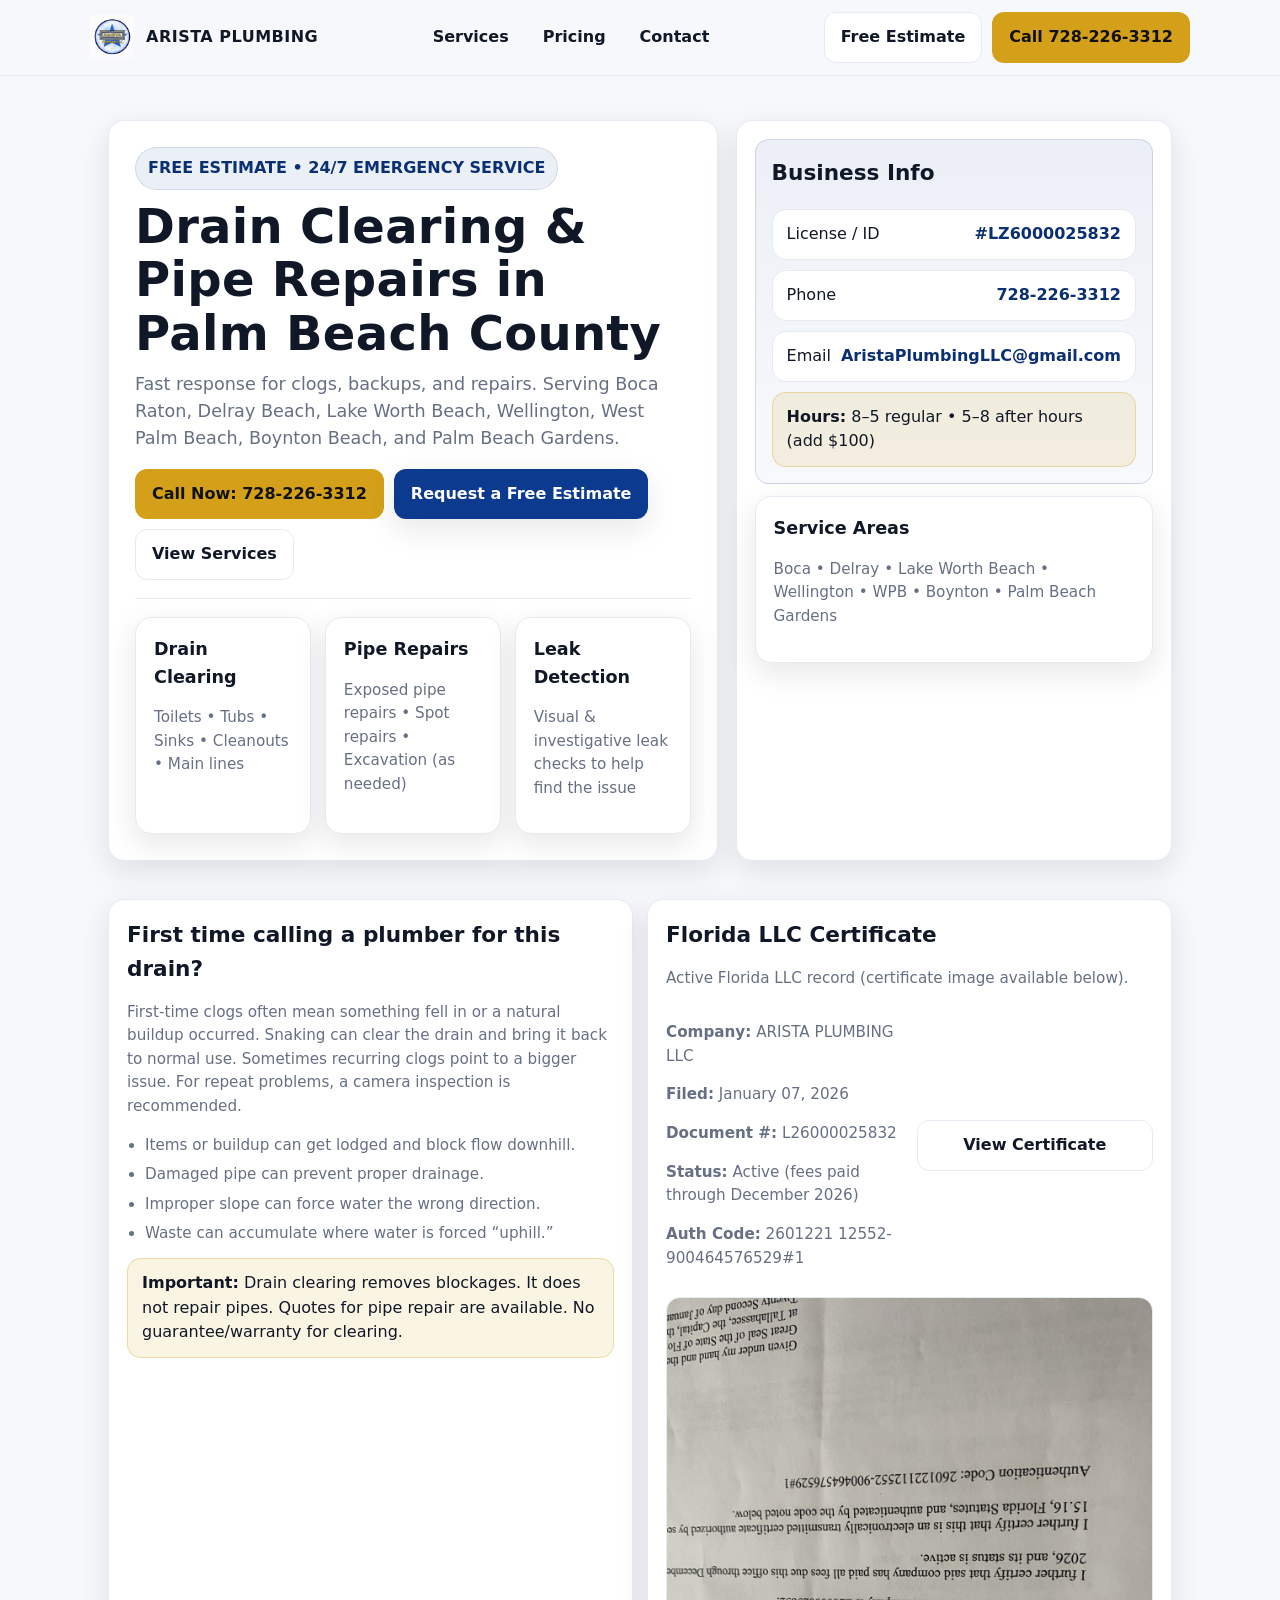
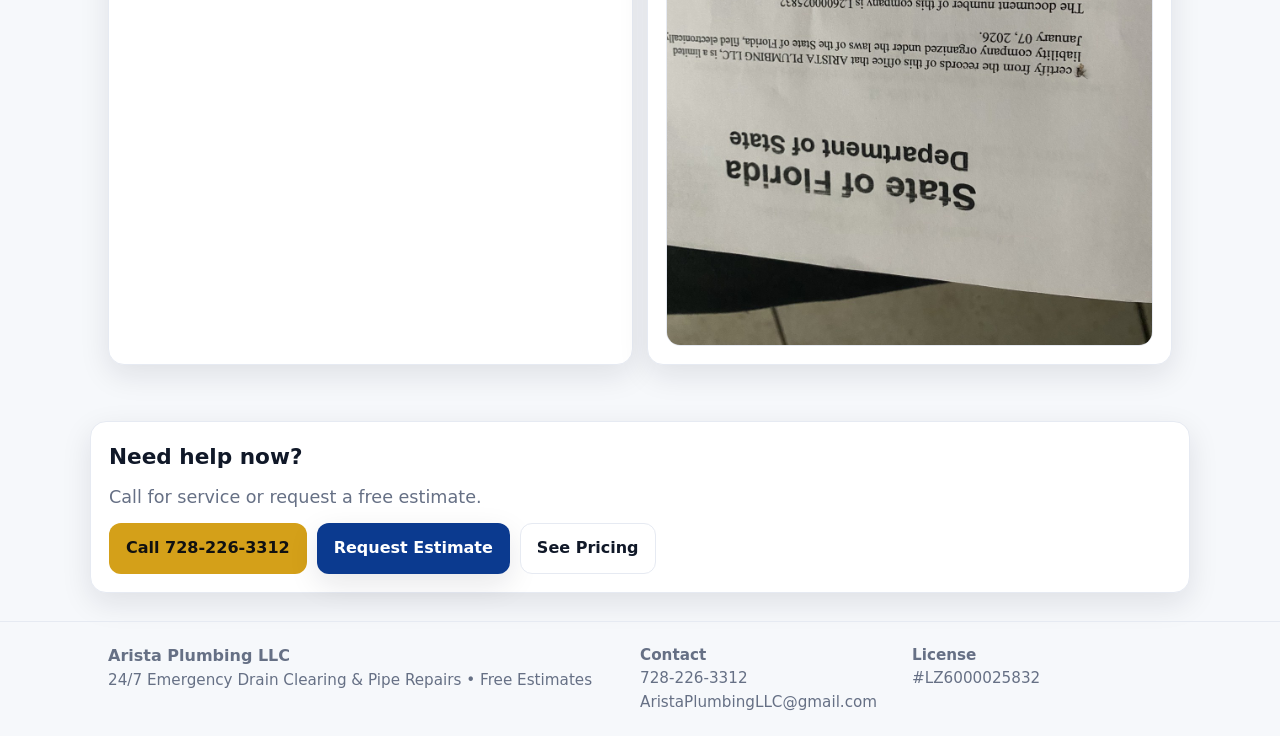
==== index.html @ 77e4df9c "Add files via upload" ====
<!doctype html>
<html lang="en">
<head>
  <meta charset="utf-8" />
  <meta name="viewport" content="width=device-width,initial-scale=1" />
  <title>Arista Plumbing LLC | 24/7 Drain Clearing & Pipe Repairs</title>
  <meta name="description" content="Arista Plumbing LLC — 24/7 emergency drain clearing and pipe repairs in Boca Raton, Delray Beach, Lake Worth Beach, Wellington, West Palm Beach, Boynton Beach, and Palm Beach Gardens. Free estimates." />
  <link rel="stylesheet" href="styles.css" />
  <link rel="icon" href="images/arista-logo.png" />
  <script type="application/ld+json">
  {
    "@context":"https://schema.org",
    "@type":"Plumber",
    "name":"Arista Plumbing LLC",
    "areaServed":[
      "Boca Raton, FL","Delray Beach, FL","Lake Worth Beach, FL","Wellington, FL",
      "West Palm Beach, FL","Boynton Beach, FL","Palm Beach Gardens, FL"
    ],
    "telephone":"+1-728-226-3312",
    "email":"AristaPlumbingLLC@gmail.com",
    "url":"https://example.com",
    "slogan":"24/7 Emergency Drain Clearing & Pipe Repairs"
  }
  </script>
</head>
<body>
<header>
  <div class="container nav">
    <a class="brand" href="index.html">
      <img src="images/arista-logo.png" alt="Arista Plumbing LLC logo">
      <span>ARISTA PLUMBING</span>
    </a>
    <nav class="navlinks" aria-label="Primary">
      <a href="services.html">Services</a>
      <a href="pricing.html">Pricing</a>
      <a href="contact.html">Contact</a>
    </nav>
    <div class="navcta">
      <a class="btn secondary" href="pricing.html">Free Estimate</a>
      <a class="btn call" href="tel:17282263312">Call 728-226-3312</a>
    </div>
  </div>
</header>

<main>
  <section class="hero">
    <div class="container hero-grid">
      <div class="card hero-left">
        <span class="badge">FREE ESTIMATE • 24/7 EMERGENCY SERVICE</span>
        <h1>Drain Clearing & Pipe Repairs in Palm Beach County</h1>
        <p class="lead">
          Fast response for clogs, backups, and repairs. Serving Boca Raton, Delray Beach,
          Lake Worth Beach, Wellington, West Palm Beach, Boynton Beach, and Palm Beach Gardens.
        </p>
        <div class="hero-actions">
          <a class="btn call" href="tel:17282263312">Call Now: 728-226-3312</a>
          <a class="btn primary" href="contact.html">Request a Free Estimate</a>
          <a class="btn secondary" href="services.html">View Services</a>
        </div>

        <hr class="sep">

        <div class="grid3">
          <div class="card padded">
            <h3>Drain Clearing</h3>
            <p class="small">Toilets • Tubs • Sinks • Cleanouts • Main lines</p>
          </div>
          <div class="card padded">
            <h3>Pipe Repairs</h3>
            <p class="small">Exposed pipe repairs • Spot repairs • Excavation (as needed)</p>
          </div>
          <div class="card padded">
            <h3>Leak Detection</h3>
            <p class="small">Visual & investigative leak checks to help find the issue</p>
          </div>
        </div>
      </div>

      <aside class="card hero-right">
        <div class="callout">
          <h2>Business Info</h2>
          <div class="kv">
            <div class="row"><span>License / ID</span> <b>#LZ6000025832</b></div>
            <div class="row"><span>Phone</span> <b>728-226-3312</b></div>
            <div class="row"><span>Email</span> <b>AristaPlumbingLLC@gmail.com</b></div>
          </div>
          <div class="note">
            <b>Hours:</b> 8–5 regular • 5–8 after hours (add $100)
          </div>
        </div>

        <div class="card padded">
          <h3>Service Areas</h3>
          <p class="small">
            Boca • Delray • Lake Worth Beach • Wellington • WPB • Boynton • Palm Beach Gardens
          </p>
        </div>
      </aside>
    </div>
  </section>

  <section class="section">
    <div class="container grid2">
      <div class="card padded">
        <h2>First time calling a plumber for this drain?</h2>
        <p class="small">
          First-time clogs often mean something fell in or a natural buildup occurred. Snaking can clear
          the drain and bring it back to normal use. Sometimes recurring clogs point to a bigger issue.
          For repeat problems, a camera inspection is recommended.
        </p>
        <ul class="list small">
          <li>Items or buildup can get lodged and block flow downhill.</li>
          <li>Damaged pipe can prevent proper drainage.</li>
          <li>Improper slope can force water the wrong direction.</li>
          <li>Waste can accumulate where water is forced “uphill.”</li>
        </ul>
        <div class="note" style="margin-top:12px">
          <b>Important:</b> Drain clearing removes blockages. It does not repair pipes.
          Quotes for pipe repair are available. No guarantee/warranty for clearing.
        </div>
      </div>

      <div class="card padded">
        <h2>Florida LLC Certificate</h2>
        <p class="small">Active Florida LLC record (certificate image available below).</p>
        <div class="grid2" style="align-items:center">
          <div class="small">
            <p><b>Company:</b> ARISTA PLUMBING LLC</p>
            <p><b>Filed:</b> January 07, 2026</p>
            <p><b>Document #:</b> L26000025832</p>
            <p><b>Status:</b> Active (fees paid through December 2026)</p>
            <p><b>Auth Code:</b> 2601221 12552-900464576529#1</p>
          </div>
          <a class="btn secondary" href="images/florida-llc-certificate.jpg" target="_blank" rel="noopener">
            View Certificate
          </a>
        </div>
        <img style="margin-top:12px; border-radius:14px; border:1px solid var(--border)"
             src="images/florida-llc-certificate.jpg"
             alt="Florida Department of State certificate for Arista Plumbing LLC">
      </div>
    </div>
  </section>

  <section class="section">
    <div class="container card padded">
      <h2>Need help now?</h2>
      <p class="lead" style="margin:0 0 12px">
        Call for service or request a free estimate.
      </p>
      <div class="mini">
        <a class="btn call" href="tel:17282263312">Call 728-226-3312</a>
        <a class="btn primary" href="contact.html">Request Estimate</a>
        <a class="btn secondary" href="pricing.html">See Pricing</a>
      </div>
    </div>
  </section>
</main>

<footer class="footer">
  <div class="container cols">
    <div>
      <b>Arista Plumbing LLC</b><br>
      <span class="small">24/7 Emergency Drain Clearing & Pipe Repairs • Free Estimates</span>
    </div>
    <div class="small">
      <b>Contact</b><br>
      <a href="tel:17282263312">728-226-3312</a><br>
      <a href="mailto:AristaPlumbingLLC@gmail.com">AristaPlumbingLLC@gmail.com</a>
    </div>
    <div class="small">
      <b>License</b><br>
      #LZ6000025832
    </div>
  </div>
</footer>
</body>
</html>
---- styles.css ----
:root{
  --blue:#0b3a8f;
  --blue2:#0a2f73;
  --gold:#d4a019;
  --ink:#101828;
  --muted:#667085;
  --bg:#f6f8fb;
  --card:#ffffff;
  --border:#e6eaf2;
  --shadow: 0 10px 30px rgba(16,24,40,.10);
  --radius:16px;
  --max:1100px;
}

*{box-sizing:border-box}
html{scroll-behavior:smooth}
body{
  margin:0;
  font-family: system-ui, -apple-system, Segoe UI, Roboto, Arial, sans-serif;
  color:var(--ink);
  background:var(--bg);
  line-height:1.55;
}
a{color:inherit}
img{max-width:100%; height:auto; display:block}

.container{max-width:var(--max); margin:0 auto; padding:0 18px}
.small{font-size:.95rem;color:var(--muted)}
.badge{
  display:inline-flex; gap:8px; align-items:center;
  padding:8px 12px; border-radius:999px;
  background:rgba(11,58,143,.08); color:var(--blue2);
  border:1px solid rgba(11,58,143,.12);
  font-weight:600;
}
.btn{
  display:inline-flex; align-items:center; justify-content:center;
  padding:12px 16px; border-radius:12px;
  text-decoration:none; font-weight:700;
  border:1px solid transparent;
}
.btn.primary{background:var(--blue); color:#fff; box-shadow:var(--shadow)}
.btn.primary:hover{background:var(--blue2)}
.btn.secondary{
  background:#fff; border-color:var(--border);
}
.btn.secondary:hover{border-color:rgba(11,58,143,.35)}
.btn.call{background:var(--gold); color:#111; }
.btn.call:hover{filter:brightness(.95)}

header{
  position:sticky; top:0; z-index:50;
  background:rgba(246,248,251,.92);
  backdrop-filter: blur(10px);
  border-bottom:1px solid var(--border);
}
.nav{
  display:flex; align-items:center; justify-content:space-between;
  padding:12px 0;
}
.brand{
  display:flex; align-items:center; gap:12px; text-decoration:none;
  font-weight:900;
}
.brand img{width:44px; height:44px; object-fit:contain}
.brand span{letter-spacing:.5px}
.navlinks{display:flex; gap:14px; align-items:center}
.navlinks a{
  text-decoration:none;
  padding:8px 10px; border-radius:10px;
  color:var(--ink);
  font-weight:650;
}
.navlinks a:hover{background:#fff; border:1px solid var(--border)}
.navcta{display:flex; gap:10px; align-items:center}

.hero{
  padding:44px 0 10px;
}
.hero-grid{
  display:grid;
  grid-template-columns: 1.2fr .8fr;
  gap:18px;
  align-items:stretch;
}
.card{
  background:var(--card);
  border:1px solid var(--border);
  border-radius:var(--radius);
  box-shadow:var(--shadow);
}
.hero-left{padding:26px}
.hero-right{padding:18px; display:flex; flex-direction:column; gap:12px}
h1{
  margin:10px 0 10px;
  font-size: clamp(2.0rem, 4vw, 3.0rem);
  line-height:1.12;
  letter-spacing:.3px;
}
h2{margin:0 0 10px; font-size:1.35rem}
h3{margin:0 0 8px; font-size:1.1rem}
.lead{font-size:1.1rem; color:var(--muted); margin:10px 0 16px}
.hero-actions{display:flex; flex-wrap:wrap; gap:10px; margin:14px 0 10px}
.kv{
  display:grid; gap:10px;
}
.kv .row{
  display:flex; justify-content:space-between; gap:10px;
  padding:12px 14px;
  border-radius:14px;
  border:1px solid var(--border);
  background:#fff;
}
.kv .row b{color:var(--blue2)}
hr.sep{border:none; border-top:1px solid var(--border); margin:18px 0}

.section{padding:28px 0}
.grid3{
  display:grid; gap:14px;
  grid-template-columns: repeat(3, 1fr);
}
.grid2{
  display:grid; gap:14px;
  grid-template-columns: repeat(2, 1fr);
}
.padded{padding:18px}
.list{margin:0; padding-left:18px}
.list li{margin:6px 0}
.note{
  background:rgba(212,160,25,.12);
  border:1px solid rgba(212,160,25,.30);
  padding:12px 14px;
  border-radius:14px;
}
.footer{
  padding:22px 0;
  border-top:1px solid var(--border);
  color:var(--muted);
}
.footer .cols{
  display:grid; gap:12px;
  grid-template-columns: 2fr 1fr 1fr;
  align-items:start;
}
.footer a{text-decoration:none}
.footer a:hover{text-decoration:underline}

.table{
  width:100%;
  border-collapse:collapse;
  overflow:hidden;
  border-radius:14px;
  border:1px solid var(--border);
  background:#fff;
}
.table th, .table td{
  padding:12px 12px;
  border-bottom:1px solid var(--border);
  vertical-align:top;
}
.table th{background:#f3f6ff; text-align:left; color:var(--blue2)}
.table tr:last-child td{border-bottom:none}

.callout{
  display:flex; flex-direction:column; gap:10px;
  padding:16px;
  border-radius:14px;
  background:linear-gradient(180deg, rgba(11,58,143,.08), rgba(11,58,143,.03));
  border:1px solid rgba(11,58,143,.15);
}
.mini{
  display:flex; gap:10px; align-items:center; flex-wrap:wrap;
}
.mini a{white-space:nowrap}

@media (max-width: 900px){
  .hero-grid{grid-template-columns:1fr}
  .grid3{grid-template-columns:1fr}
  .grid2{grid-template-columns:1fr}
  .footer .cols{grid-template-columns:1fr}
  .navlinks{display:none}
}
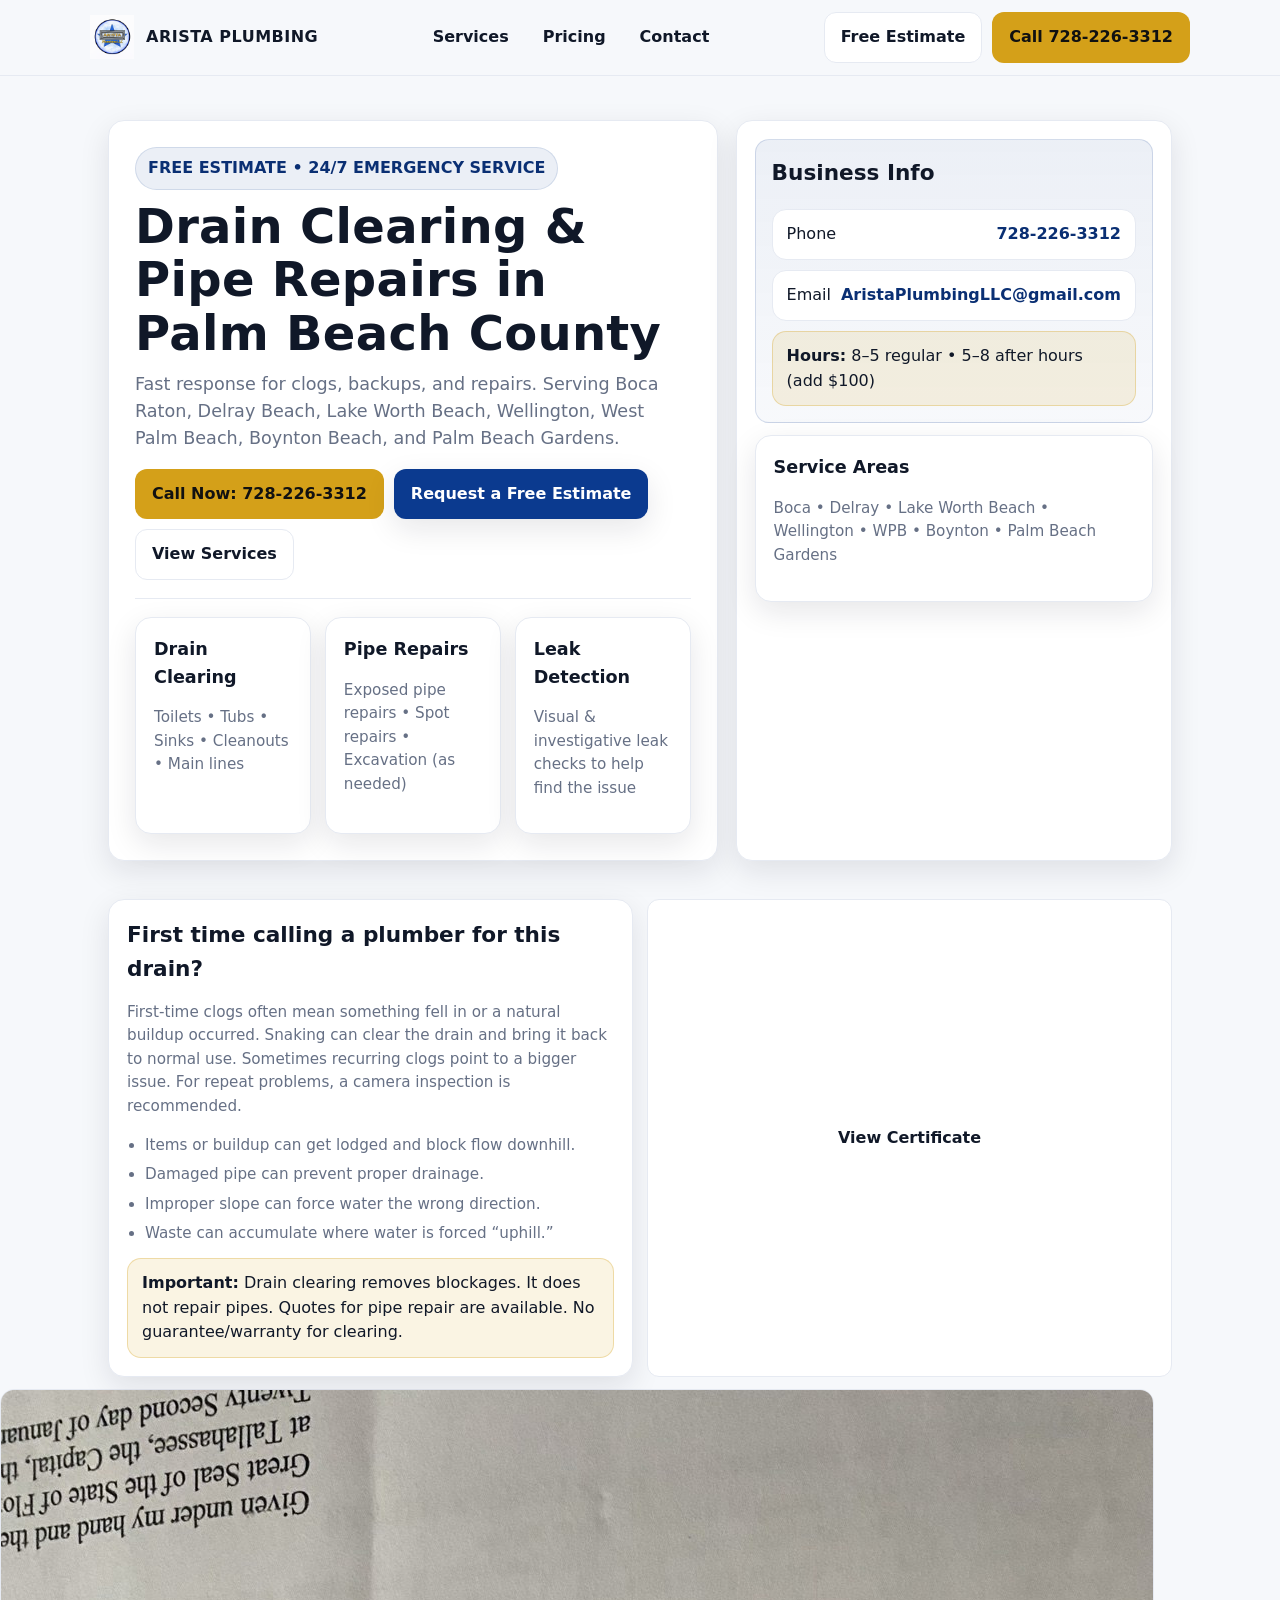
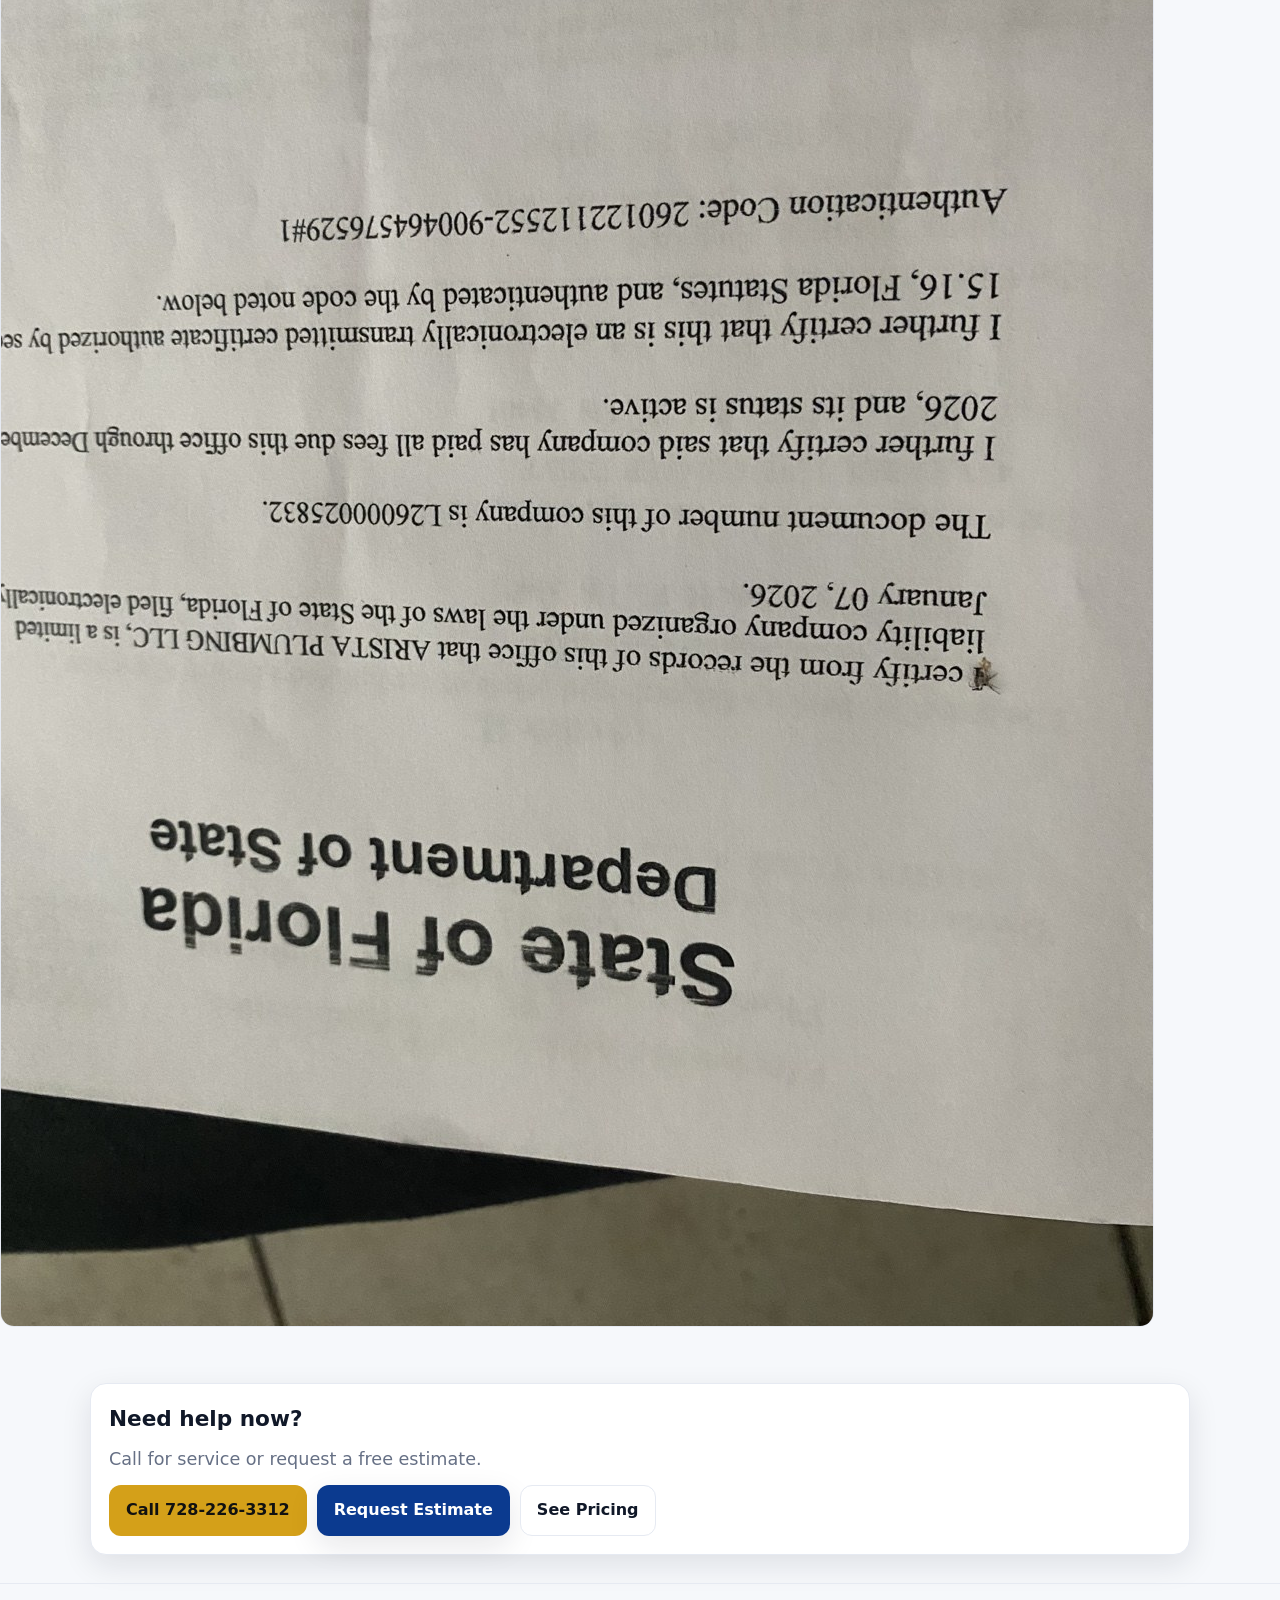
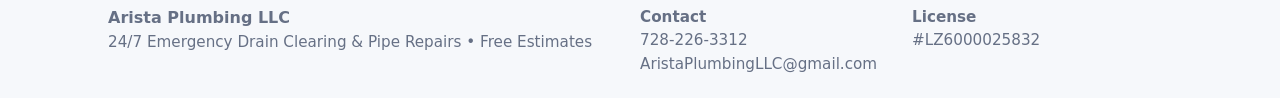
==== commit 9d14d529: "Fix HTML encoding issues in index.html" ====
--- a/index.html
+++ b/index.html
@@ -80,7 +80,6 @@
         <div class="callout">
           <h2>Business Info</h2>
           <div class="kv">
-            <div class="row"><span>License / ID</span> <b>#LZ6000025832</b></div>
             <div class="row"><span>Phone</span> <b>728-226-3312</b></div>
             <div class="row"><span>Email</span> <b>AristaPlumbingLLC@gmail.com</b></div>
           </div>
@@ -120,18 +119,7 @@
         </div>
       </div>
 
-      <div class="card padded">
-        <h2>Florida LLC Certificate</h2>
-        <p class="small">Active Florida LLC record (certificate image available below).</p>
-        <div class="grid2" style="align-items:center">
-          <div class="small">
-            <p><b>Company:</b> ARISTA PLUMBING LLC</p>
-            <p><b>Filed:</b> January 07, 2026</p>
-            <p><b>Document #:</b> L26000025832</p>
-            <p><b>Status:</b> Active (fees paid through December 2026)</p>
-            <p><b>Auth Code:</b> 2601221 12552-900464576529#1</p>
-          </div>
-          <a class="btn secondary" href="images/florida-llc-certificate.jpg" target="_blank" rel="noopener">
+                <a class="btn secondary" href="images/florida-llc-certificate.jpg" target="_blank" rel="noopener">
             View Certificate
           </a>
         </div>
@@ -175,4 +163,4 @@
   </div>
 </footer>
 </body>
-</html>+</html>
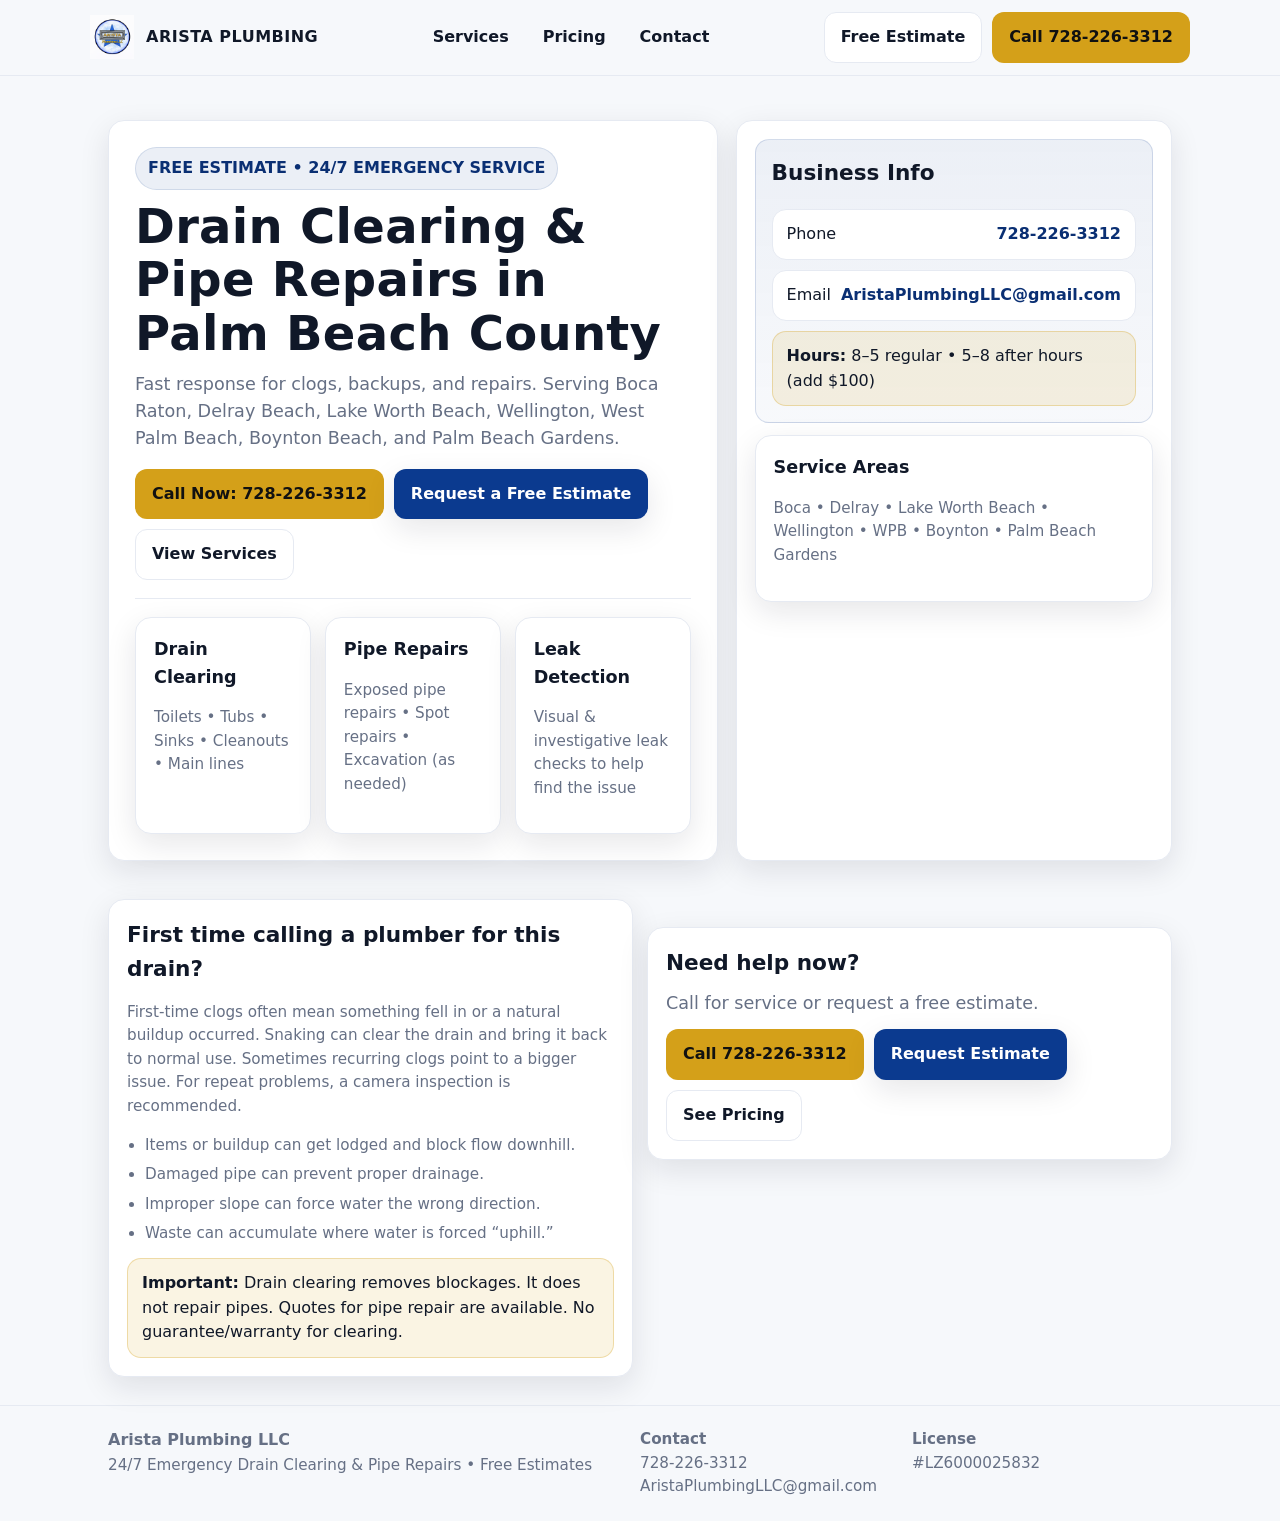
==== commit 37fe81ba: "Fix formatting issues in index.html" ====
--- a/index.html
+++ b/index.html
@@ -119,16 +119,7 @@
         </div>
       </div>
 
-                <a class="btn secondary" href="images/florida-llc-certificate.jpg" target="_blank" rel="noopener">
-            View Certificate
-          </a>
-        </div>
-        <img style="margin-top:12px; border-radius:14px; border:1px solid var(--border)"
-             src="images/florida-llc-certificate.jpg"
-             alt="Florida Department of State certificate for Arista Plumbing LLC">
-      </div>
-    </div>
-  </section>
+               
 
   <section class="section">
     <div class="container card padded">
@@ -164,3 +155,4 @@
 </footer>
 </body>
 </html>
+
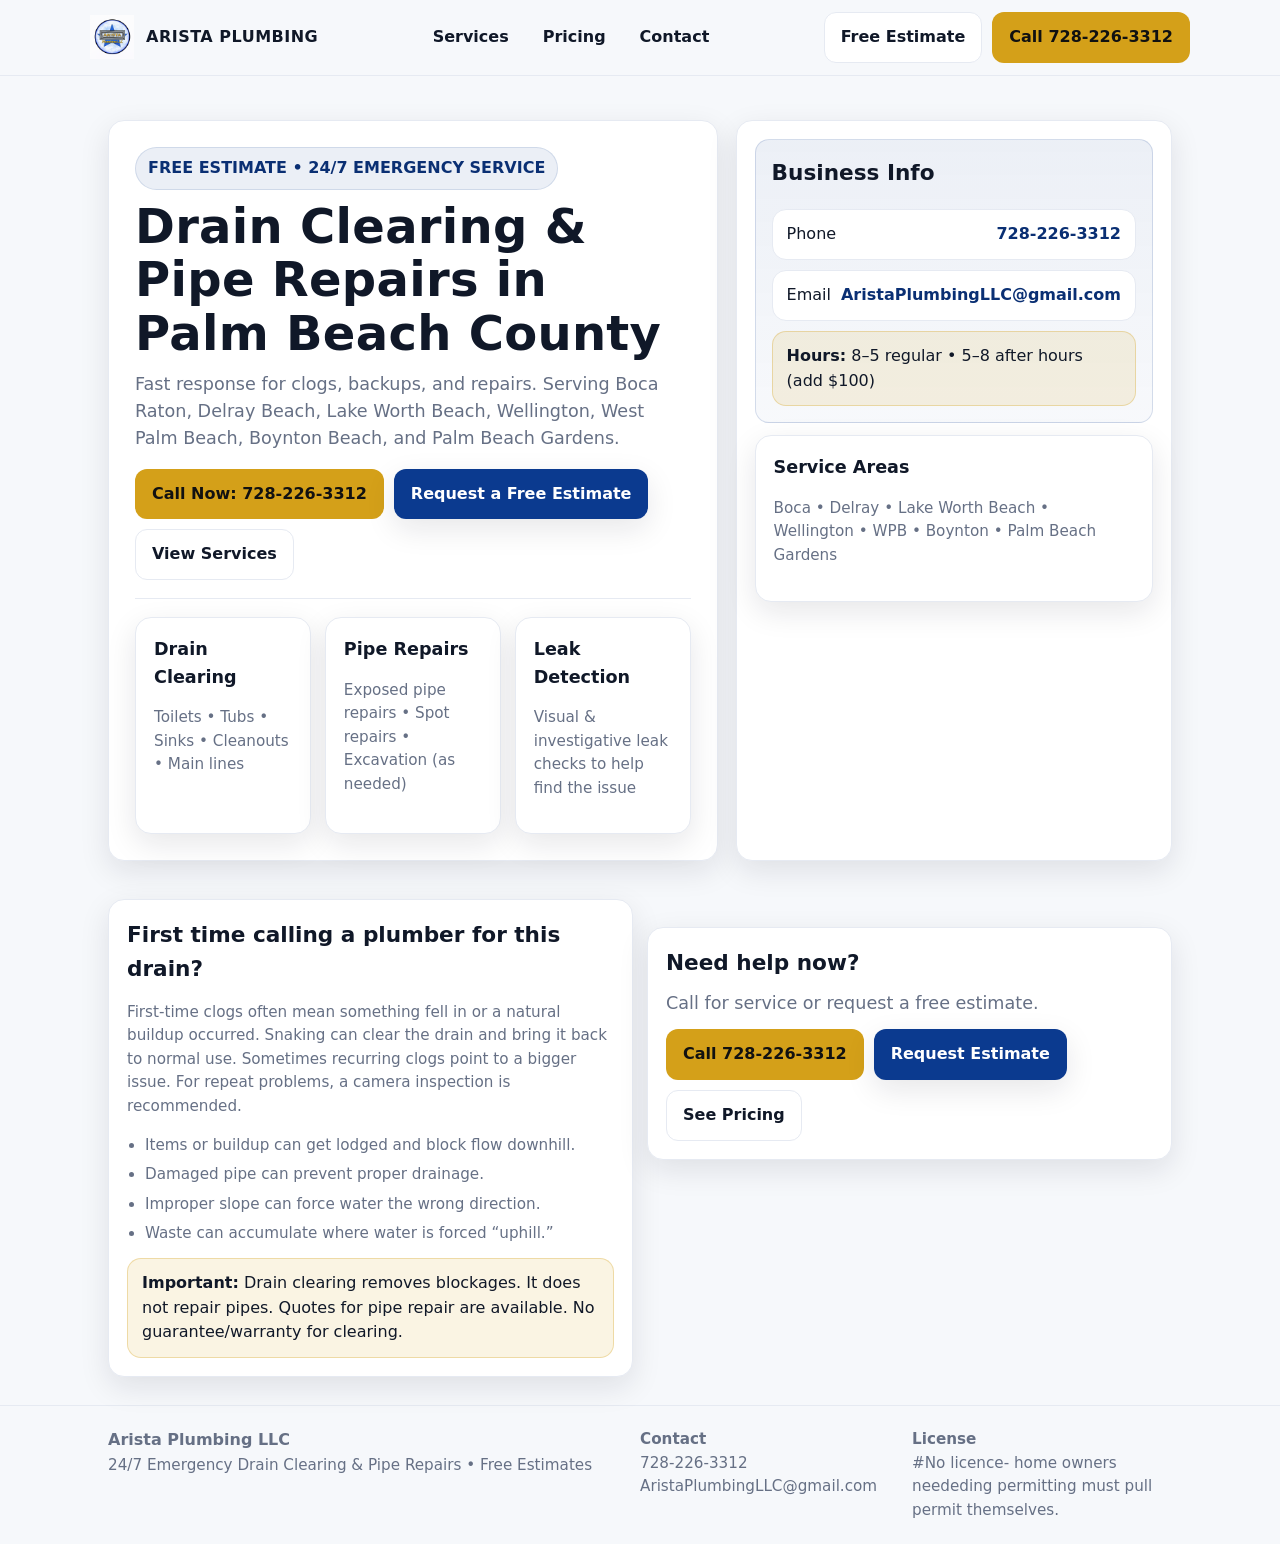
==== commit daaf82c8: "Fix HTML formatting and license information" ====
--- a/index.html
+++ b/index.html
@@ -149,7 +149,7 @@
     </div>
     <div class="small">
       <b>License</b><br>
-      #LZ6000025832
+      #No licence- home owners neededing permitting must pull permit themselves.
     </div>
   </div>
 </footer>
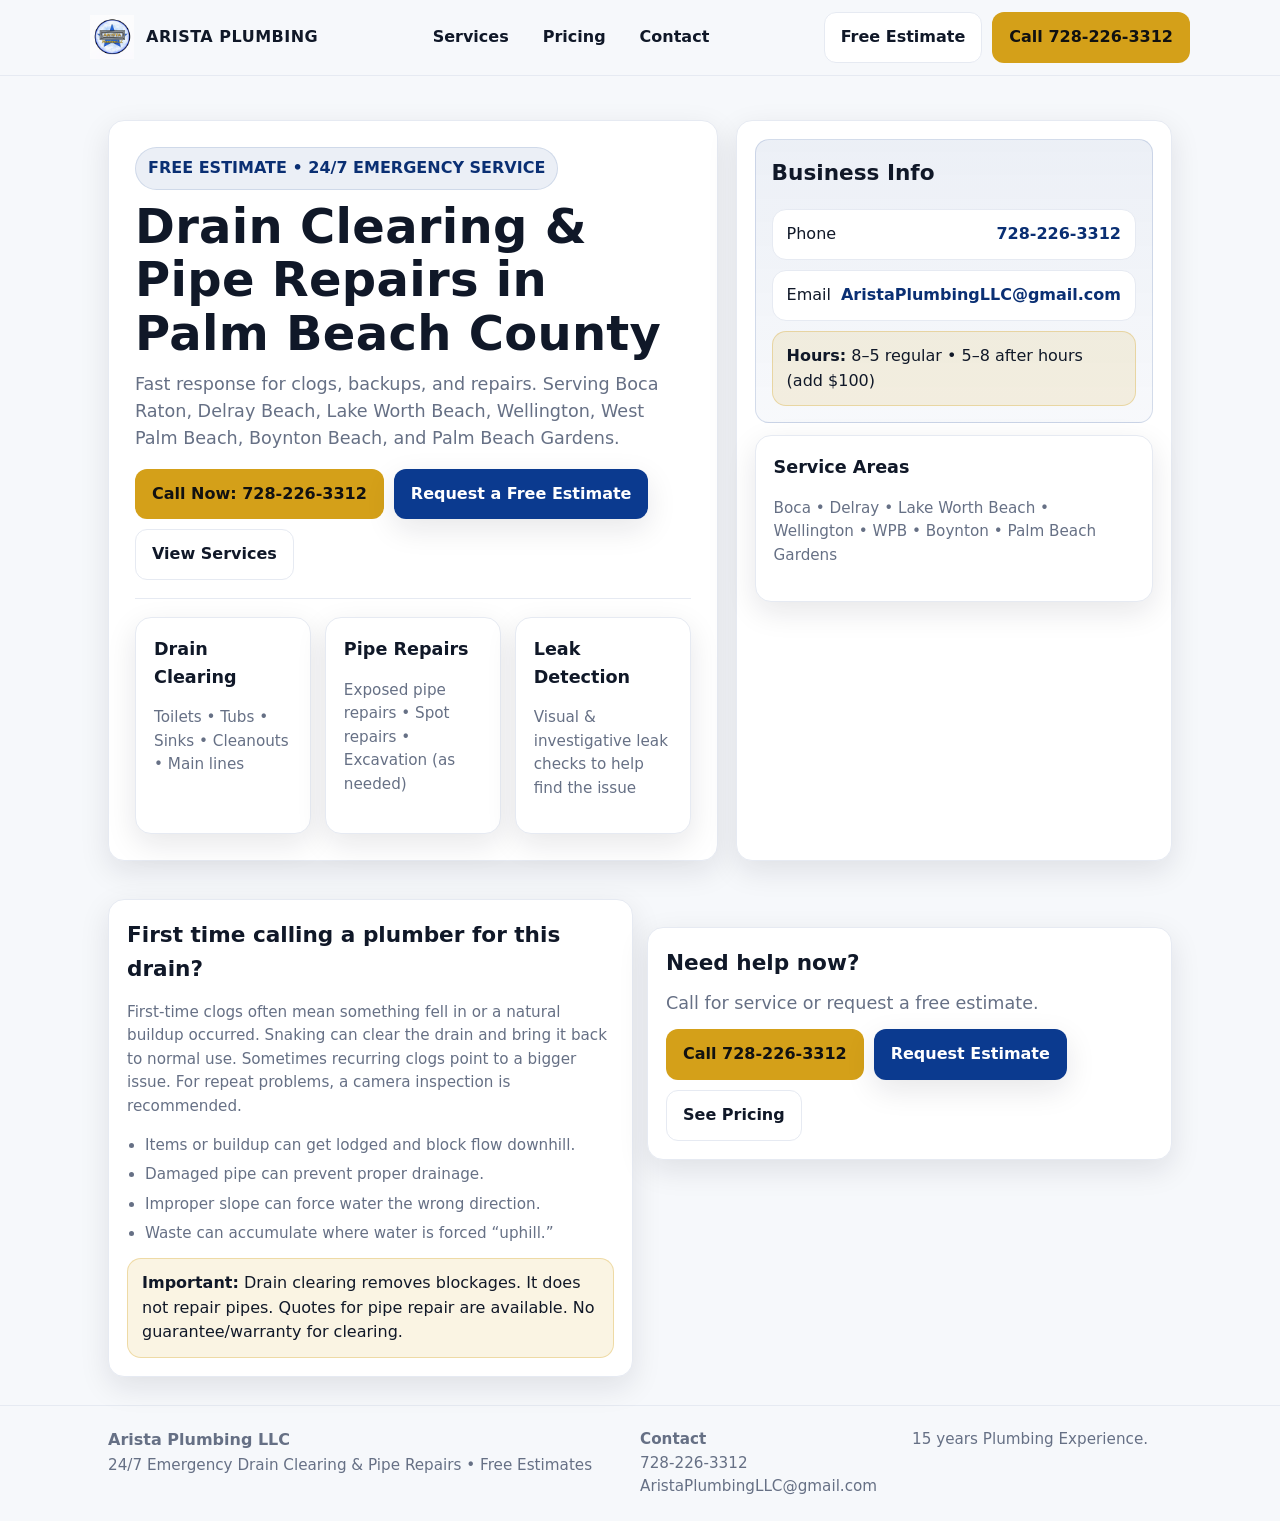
==== commit ce3f6fa1: "Update index.html" ====
--- a/index.html
+++ b/index.html
@@ -148,8 +148,8 @@
       <a href="mailto:AristaPlumbingLLC@gmail.com">AristaPlumbingLLC@gmail.com</a>
     </div>
     <div class="small">
-      <b>License</b><br>
-      #No licence- home owners neededing permitting must pull permit themselves.
+      15 years Plumbing Experience.
+      
     </div>
   </div>
 </footer>
